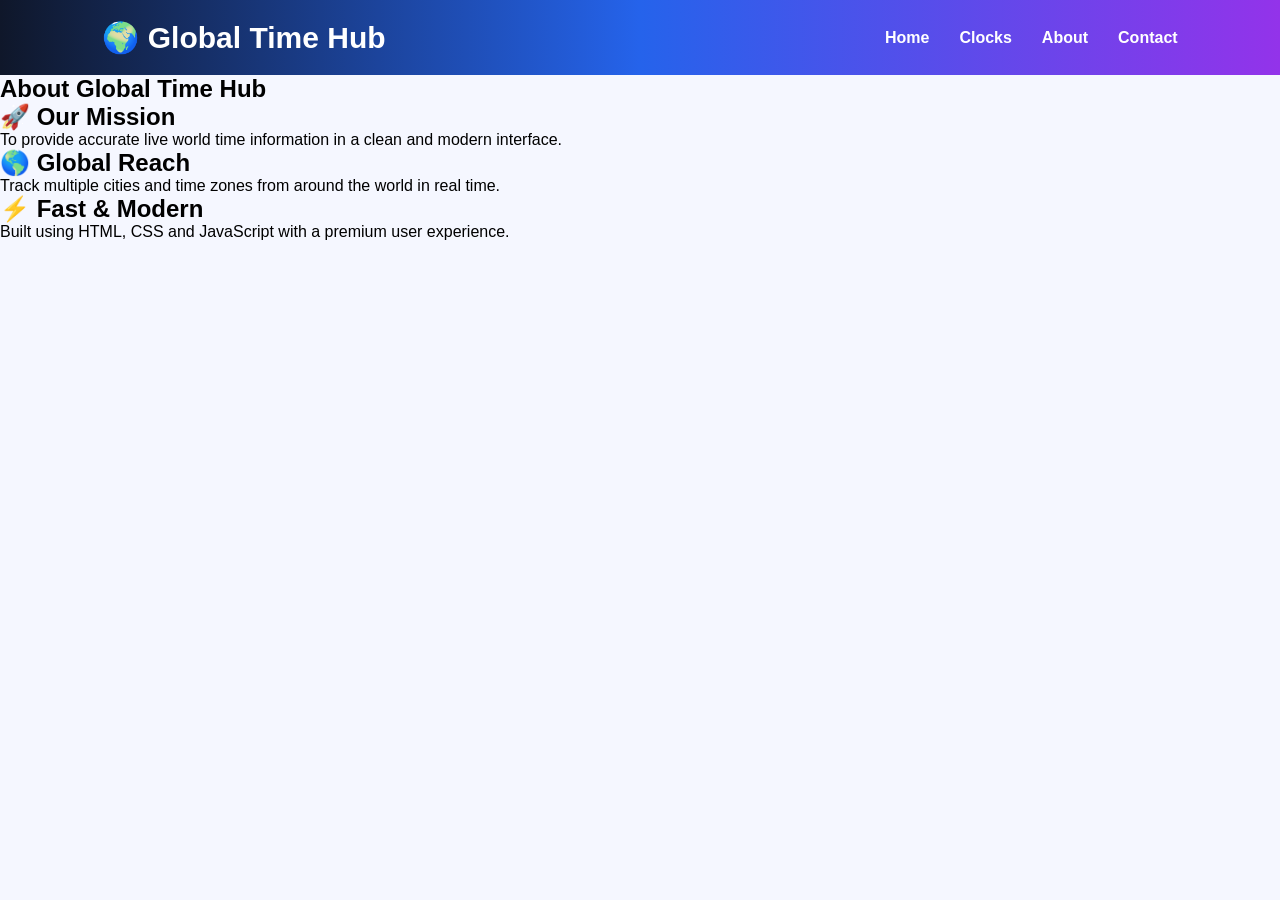
==== about.html @ 51880881 "Add files via upload" ====
<!DOCTYPE html>
<html>
<head>
<title>About - Global Time Hub</title>
<link rel="stylesheet" href="style.css">
</head>
<body>

<nav>
<div class="logo">🌍 Global Time Hub</div>

<ul>
<li><a href="index.html">Home</a></li>
<li><a href="clocks.html">Clocks</a></li>
<li><a href="about.html">About</a></li>
<li><a href="contact.html">Contact</a></li>
</ul>
</nav>

<section class="about">

<h1>About Global Time Hub</h1>

<div class="about-cards">

<div class="about-card">
<h2>🚀 Our Mission</h2>
<p>
To provide accurate live world time information in a clean and modern interface.
</p>
</div>

<div class="about-card">
<h2>🌎 Global Reach</h2>
<p>
Track multiple cities and time zones from around the world in real time.
</p>
</div>

<div class="about-card">
<h2>⚡ Fast & Modern</h2>
<p>
Built using HTML, CSS and JavaScript with a premium user experience.
</p>
</div>

</div>

</section>

</body>
</html>
---- style.css ----
*{
margin:0;
padding:0;
box-sizing:border-box;
font-family:Segoe UI,sans-serif;
}

body{
background:#f5f7ff;
}

nav{
display:flex;
justify-content:space-between;
align-items:center;
padding:20px 8%;
background:linear-gradient(90deg,#0f172a,#2563eb,#9333ea);
}

.logo{
font-size:30px;
font-weight:bold;
color:white;
}

nav ul{
display:flex;
list-style:none;
gap:30px;
}

nav a{
color:white;
text-decoration:none;
font-weight:bold;
}

.hero{
height:90vh;
display:flex;
flex-direction:column;
justify-content:center;
align-items:center;
text-align:center;
color:white;
background:linear-gradient(135deg,#2563eb,#9333ea);
}

.hero h1{
font-size:70px;
margin-bottom:20px;
}

.btn{
background:white;
color:#2563eb;
padding:15px 35px;
border-radius:50px;
text-decoration:none;
font-weight:bold;
}

.clock-container{
display:grid;
grid-template-columns:repeat(auto-fit,minmax(250px,1fr));
gap:25px;
padding:80px;
}

.clock-card{
background:white;
padding:40px;
border-radius:20px;
text-align:center;
box-shadow:0 10px 30px rgba(0,0,0,.1);
}

.clock-card p{
font-size:30px;
font-weight:bold;
color:#2563eb;
margin-top:15px;
}
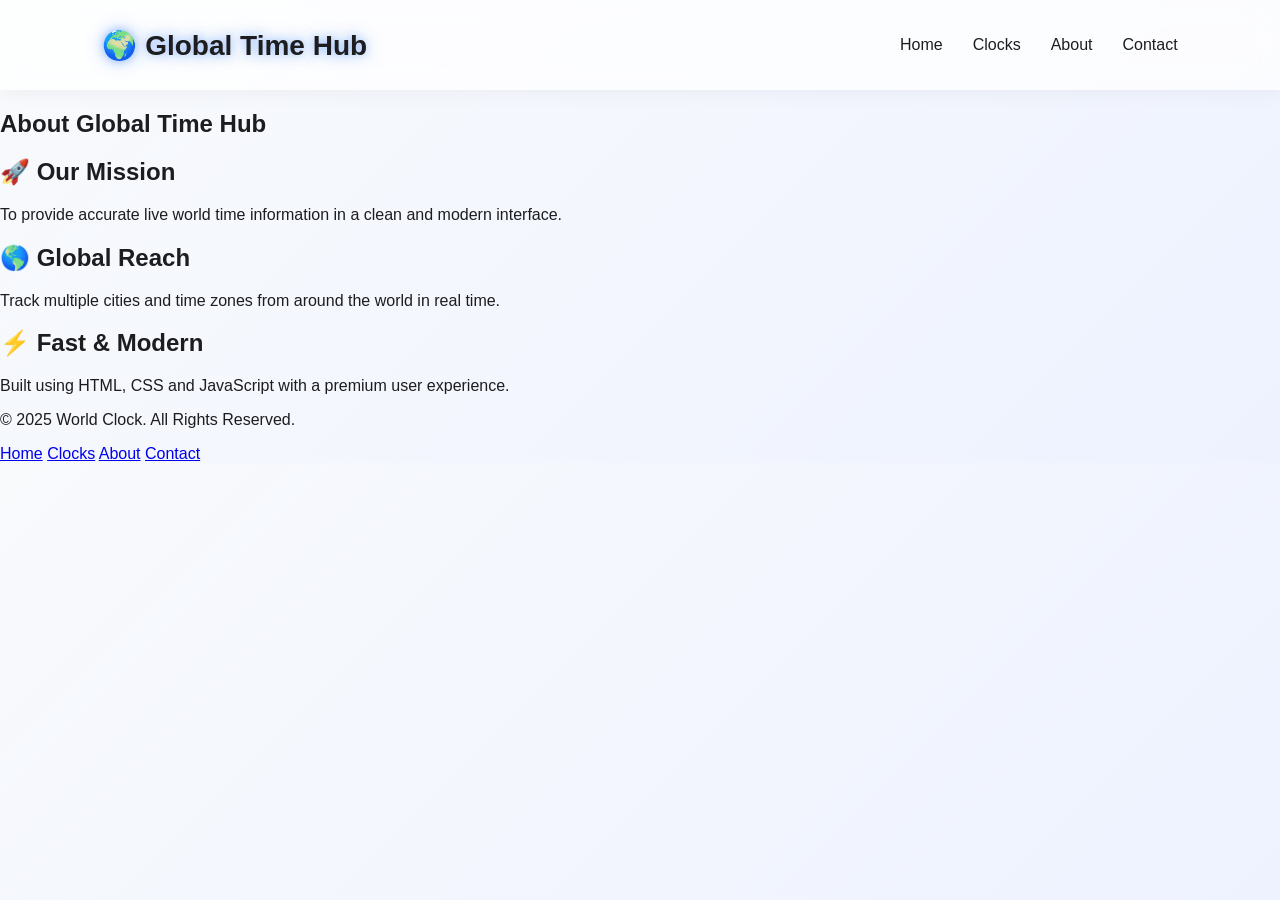
==== commit 60394af4: "Update about.html" ====
--- a/about.html
+++ b/about.html
@@ -47,6 +47,16 @@
 </div>
 
 </section>
+<footer>
+  <p>© 2025 World Clock. All Rights Reserved.</p>
 
+  <div class="footer-links">
+    <a href="index.html">Home</a>
+    <a href="clocks.html">Clocks</a>
+    <a href="about.html">About</a>
+    <a href="contact.html">Contact</a>
+  </div>
+</footer>
+  
 </body>
-</html>+</html>
--- a/style.css
+++ b/style.css
@@ -1,12 +1,8 @@
-*{
+body{
 margin:0;
-padding:0;
-box-sizing:border-box;
-font-family:Segoe UI,sans-serif;
-}
-
-body{
-background:#f5f7ff;
+font-family:'Poppins',sans-serif;
+background:linear-gradient(135deg,#f8fafc,#eef2ff);
+color:#1d1d1f;
 }
 
 nav{
@@ -14,70 +10,194 @@
 justify-content:space-between;
 align-items:center;
 padding:20px 8%;
-background:linear-gradient(90deg,#0f172a,#2563eb,#9333ea);
+background:rgba(255,255,255,.75);
+backdrop-filter:blur(15px);
+box-shadow:
+0 2px 20px rgba(0,0,0,.05);
+
+position:sticky;
+top:0;
+z-index:1000;
 }
 
 .logo{
-font-size:30px;
-font-weight:bold;
-color:white;
-}
-
-nav ul{
-display:flex;
+font-size:28px;
+font-weight:700;
+color:#1d1d1f;
+
+text-shadow:
+0 0 10px rgba(59,130,246,.5),
+0 0 20px rgba(59,130,246,.3);
+}
+
+ul{
+display:flex;
+gap:30px;
 list-style:none;
-gap:30px;
-}
-
-nav a{
-color:white;
+}
+
+ul a{
 text-decoration:none;
-font-weight:bold;
+color:#1d1d1f;
+font-weight:500;
+}
+
+ul a:hover{
+color:#0071e3;
+transition:.3s;
 }
 
 .hero{
-height:90vh;
+padding:80px 20px;
+text-align:center;
+min-height:55vh;
 display:flex;
 flex-direction:column;
 justify-content:center;
 align-items:center;
-text-align:center;
+}
+
+.hero h1{
+font-size:82px;
+font-weight:800;
+margin-bottom:20px;
+letter-spacing:-2px;
+color:#111827;
+}
+
+background:linear-gradient(135deg,#111827,#2563eb);
+-webkit-background-clip:text;
+-webkit-text-fill-color:transparent;
+}
+
+.tagline{
+font-size:28px;
+color:#38bdf8;
+font-weight:600;
+margin-bottom:20px;
+}
+
+.hero-text{
+max-width:700px;
+margin:auto;
+font-size:20px;
+line-height:1.8;
+color:#374151;
+margin-bottom:40px;
+}
+
+.btn{
+display:inline-block;
+
+padding:15px 35px;
+
+background:#0071e3;
+
 color:white;
-background:linear-gradient(135deg,#2563eb,#9333ea);
-}
-
-.hero h1{
-font-size:70px;
-margin-bottom:20px;
-}
-
-.btn{
-background:white;
-color:#2563eb;
-padding:15px 35px;
+
 border-radius:50px;
+
 text-decoration:none;
-font-weight:bold;
-}
-
-.clock-container{
+
+font-weight:600;
+  
+box-shadow:0 10px 30px rgba(0,113,227,.35);
+
+transition:.3s;
+}
+
+.btn:hover{
+transform:scale(1.08);
+box-shadow:0 10px 30px rgba(0,113,227,.4);
+}
+
+.clock-preview{
+padding:80px 8%;
+text-align:center;
+}
+
+.clock-preview h2{
+font-size:48px;
+font-weight:800;
+background:linear-gradient(135deg,#111827,#2563eb);
+-webkit-background-clip:text;
+-webkit-text-fill-color:transparent;
+}
+
+.clock-grid{
 display:grid;
 grid-template-columns:repeat(auto-fit,minmax(250px,1fr));
 gap:25px;
-padding:80px;
 }
 
 .clock-card{
-background:white;
-padding:40px;
+background:rgba(255,255,255,.8);
+backdrop-filter:blur(12px);
+padding:35px;
+min-height:180px;
+display:flex;
+flex-direction:column;
+justify-content:center;
+align-items:center;
+text-align:center;
 border-radius:20px;
-text-align:center;
-box-shadow:0 10px 30px rgba(0,0,0,.1);
+box-shadow:0 10px 30px rgba(0,0,0,.08);
+transition:.3s;
+border:1px solid rgba(255,255,255,.5);
+}
+
+.clock-card:hover{
+transform:translateY(-10px) scale(1.03);
+box-shadow:0 20px 40px rgba(37,99,235,.15);
+}
+
+.clock-card h3{
+margin-bottom:15px;
 }
 
 .clock-card p{
 font-size:30px;
-font-weight:bold;
+font-weight:700;
 color:#2563eb;
-margin-top:15px;
-}+letter-spacing:1px;
+font-family:monospace;
+}
+
+.clock-container{
+padding:80px 8%;
+display:grid;
+grid-template-columns:repeat(auto-fit,minmax(250px,1fr));
+gap:25px;
+}
+
+.time-info{
+display:grid;
+grid-template-columns:repeat(2,1fr);
+gap:25px;
+max-width:900px;
+margin:0 auto 50px;
+}
+
+.time-info .clock-card{
+display:flex;
+flex-direction:column;
+justify-content:center;
+align-items:center;
+text-align:center;
+min-height:220px;
+}
+
+.time-info .clock-card h3,
+.time-info .clock-card p{
+width:100%;
+text-align:center;
+margin:10px 0;
+}
+
+.clock-dashboard h2{
+text-align:center;
+font-size:52px;
+font-weight:800;
+margin-bottom:50px;
+color:#111827;
+}
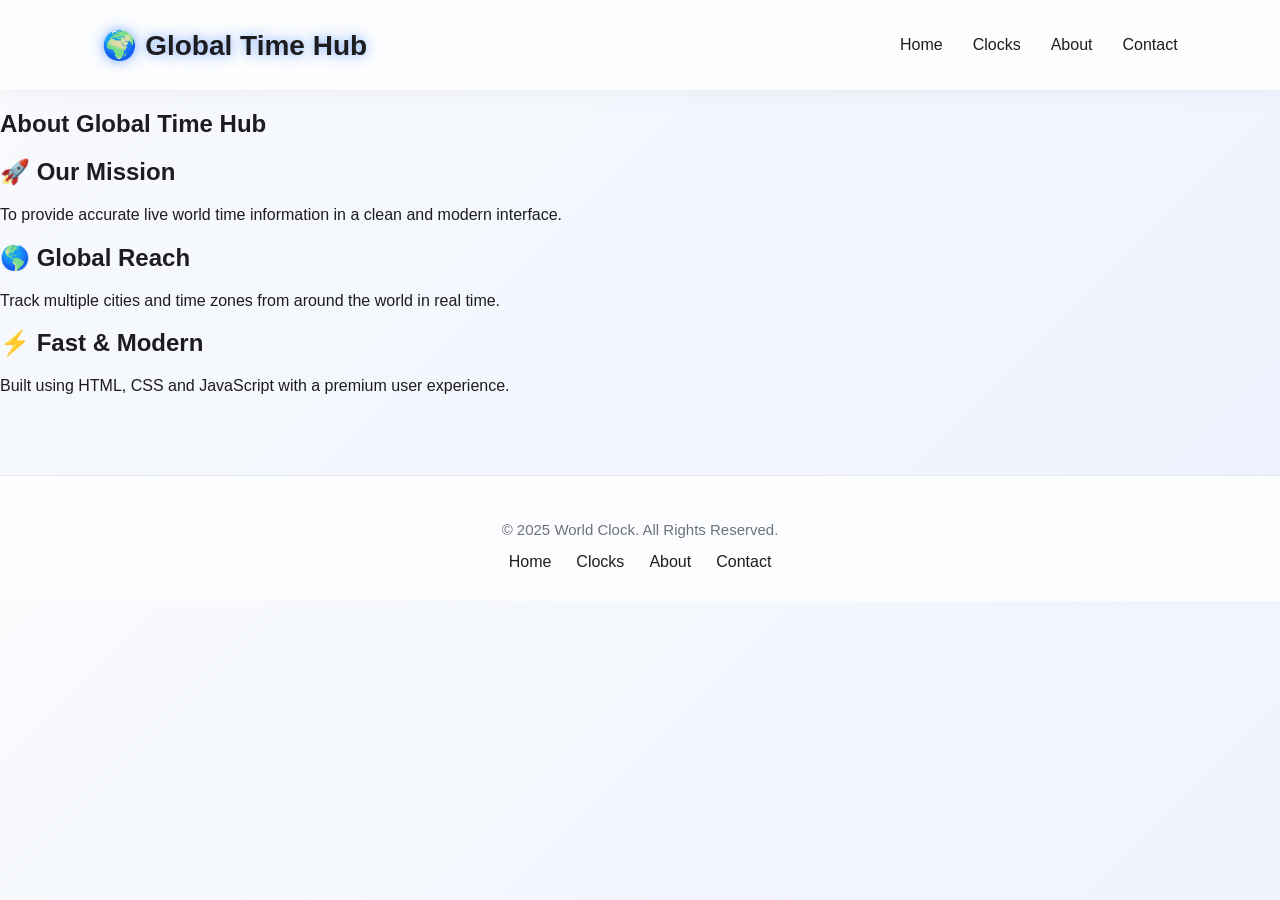
==== commit ff1ed807: "Update about.html" ====
--- a/about.html
+++ b/about.html
@@ -12,7 +12,7 @@
 <ul>
 <li><a href="index.html">Home</a></li>
 <li><a href="clocks.html">Clocks</a></li>
-<li><a href="about.html">About</a></li>
+<li><a href="about.html" class="active">About</a></li>
 <li><a href="contact.html">Contact</a></li>
 </ul>
 </nav>
--- a/style.css
+++ b/style.css
@@ -201,3 +201,36 @@
 margin-bottom:50px;
 color:#111827;
 }
+
+footer{
+background:rgba(255,255,255,.8);
+backdrop-filter:blur(12px);
+padding:30px 20px;
+text-align:center;
+margin-top:80px;
+border-top:1px solid rgba(0,0,0,.08);
+}
+
+footer p{
+margin-bottom:15px;
+font-size:15px;
+color:#6b7280;
+}
+
+.footer-links{
+display:flex;
+justify-content:center;
+gap:25px;
+flex-wrap:wrap;
+}
+
+.footer-links a{
+text-decoration:none;
+color:#1d1d1f;
+font-weight:500;
+transition:.3s;
+}
+
+.footer-links a:hover{
+color:#0071e3;
+}
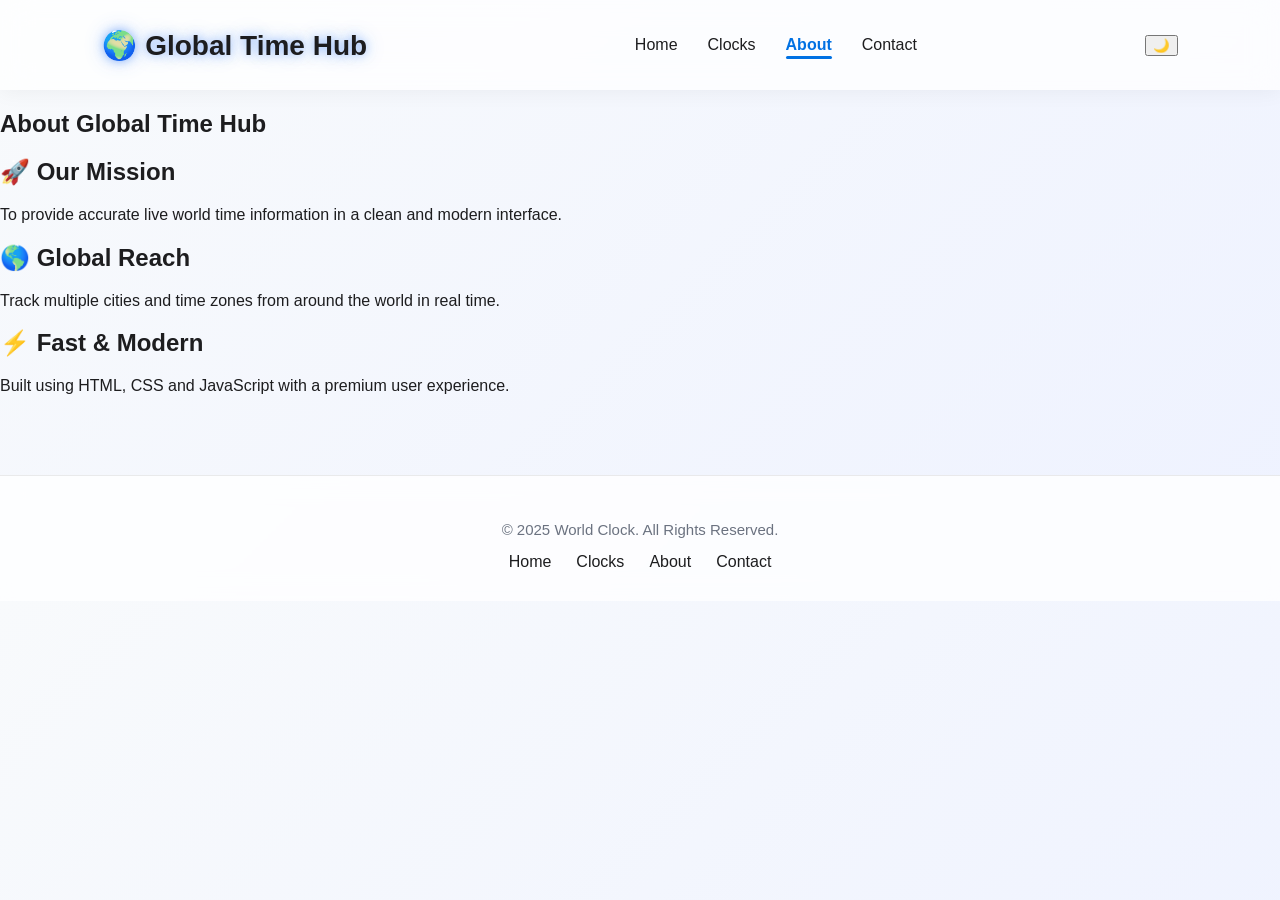
==== commit ff51199e: "Update about.html" ====
--- a/about.html
+++ b/about.html
@@ -15,6 +15,8 @@
 <li><a href="about.html" class="active">About</a></li>
 <li><a href="contact.html">Contact</a></li>
 </ul>
+
+<button id="theme-toggle">🌙</button>
 </nav>
 
 <section class="about">
--- a/style.css
+++ b/style.css
@@ -45,6 +45,23 @@
 ul a:hover{
 color:#0071e3;
 transition:.3s;
+}
+
+.active{
+color:#0071e3 !important;
+font-weight:700;
+position:relative;
+}
+
+.active::after{
+content:"";
+position:absolute;
+left:0;
+bottom:-6px;
+width:100%;
+height:3px;
+background:#0071e3;
+border-radius:10px;
 }
 
 .hero{
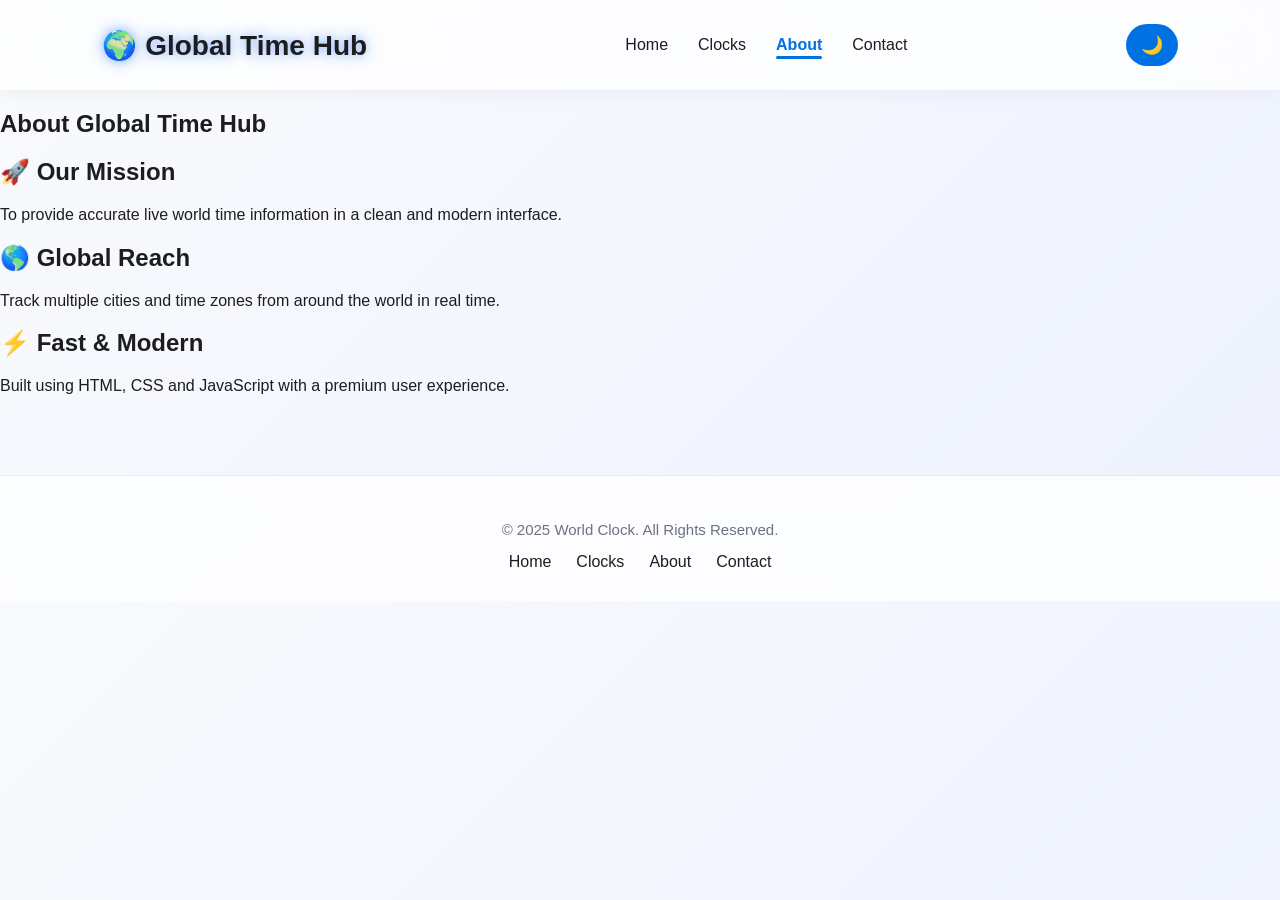
==== commit 51c719ca: "Update about.html" ====
--- a/about.html
+++ b/about.html
@@ -60,5 +60,7 @@
   </div>
 </footer>
   
+<script src="script.js"></script>
+  
 </body>
 </html>
--- a/style.css
+++ b/style.css
@@ -251,3 +251,51 @@
 .footer-links a:hover{
 color:#0071e3;
 }
+
+#theme-toggle{
+padding:10px 15px;
+border:none;
+border-radius:50px;
+cursor:pointer;
+font-size:18px;
+background:#0071e3;
+color:white;
+transition:.3s;
+}
+
+#theme-toggle:hover{
+transform:scale(1.08);
+}
+
+.dark-mode{
+background:#0f172a;
+color:#f8fafc;
+}
+
+.dark-mode nav{
+background:rgba(15,23,42,.9);
+}
+
+.dark-mode .clock-card{
+background:rgba(30,41,59,.8);
+border:1px solid rgba(255,255,255,.1);
+}
+
+.dark-mode .hero-text,
+.dark-mode footer p{
+color:#cbd5e1;
+}
+
+.dark-mode ul a{
+color:#f8fafc;
+}
+
+.dark-mode .hero h1{
+color:white;
+background:none;
+-webkit-text-fill-color:white;
+}
+
+.dark-mode .clock-dashboard h2{
+color:white;
+}
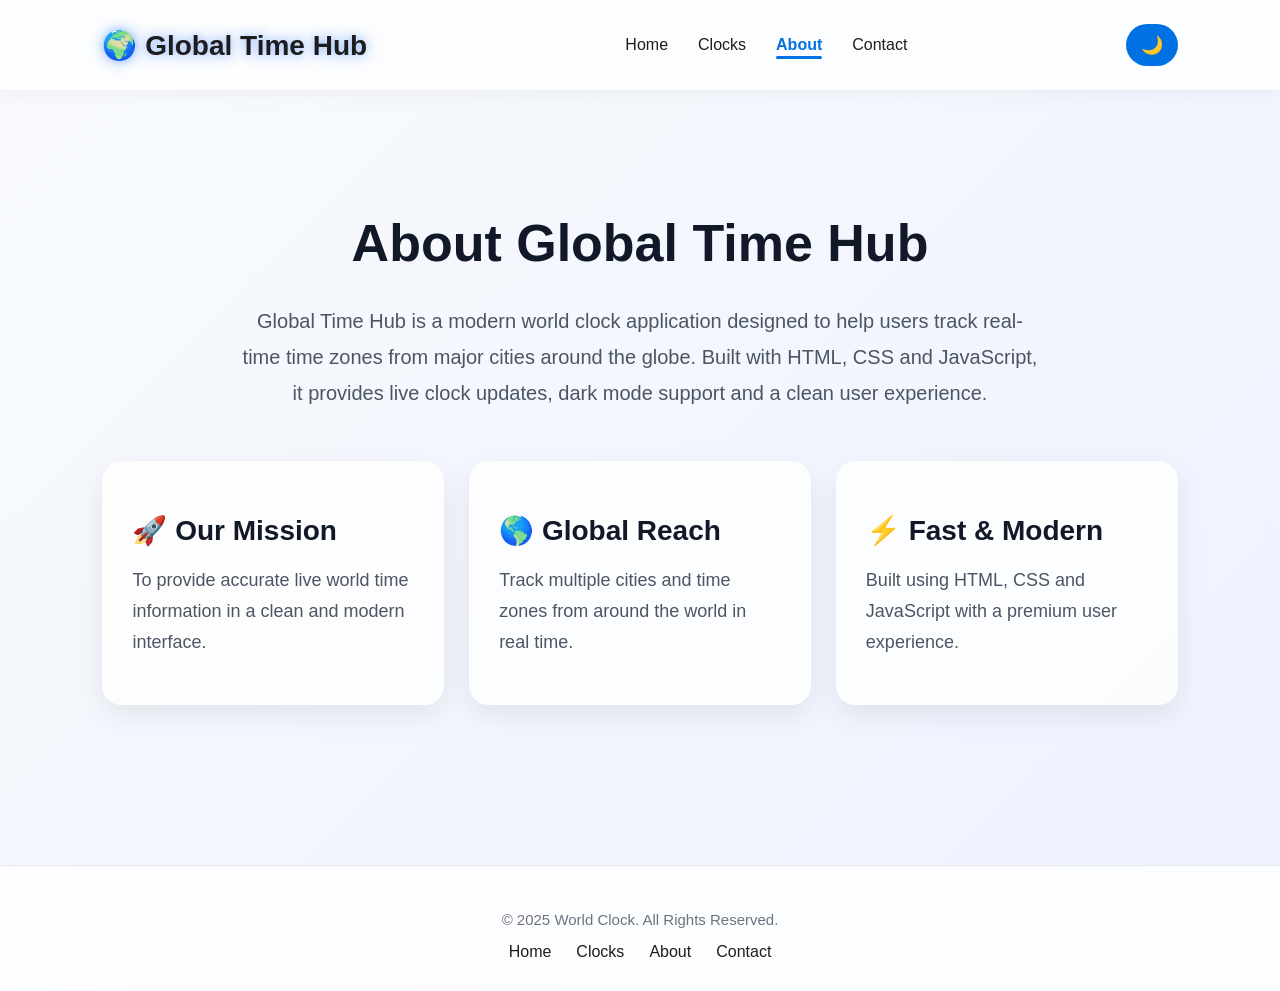
==== commit 8d3225aa: "Update about.html" ====
--- a/about.html
+++ b/about.html
@@ -22,7 +22,11 @@
 <section class="about">
 
 <h1>About Global Time Hub</h1>
-
+  
+<p class="about-text">
+Global Time Hub is a modern world clock application designed to help users track real-time time zones from major cities around the globe. Built with HTML, CSS and JavaScript, it provides live clock updates, dark mode support and a clean user experience.
+</p>
+  
 <div class="about-cards">
 
 <div class="about-card">
--- a/style.css
+++ b/style.css
@@ -1,3 +1,7 @@
+html{
+    scroll-behavior:smooth;
+}
+
 body{
 margin:0;
 font-family:'Poppins',sans-serif;
@@ -159,13 +163,13 @@
 text-align:center;
 border-radius:20px;
 box-shadow:0 10px 30px rgba(0,0,0,.08);
-transition:.3s;
+transition:all .3s ease;
 border:1px solid rgba(255,255,255,.5);
 }
 
 .clock-card:hover{
 transform:translateY(-10px) scale(1.03);
-box-shadow:0 20px 40px rgba(37,99,235,.15);
+box-shadow:0 20px 40px rgba(37,99,235,.25);
 }
 
 .clock-card h3{
@@ -299,3 +303,112 @@
 .dark-mode .clock-dashboard h2{
 color:white;
 }
+
+.dark-mode .logo{
+color:#ffffff !important;
+text-shadow:
+0 0 10px rgba(96,165,250,.8),
+0 0 20px rgba(96,165,250,.5);
+}
+
+.dark-mode footer{
+background:rgba(15,23,42,.9);
+border-top:1px solid rgba(255,255,255,.1);
+}
+
+.dark-mode footer p{
+color:#f8fafc !important;
+}
+
+.dark-mode .footer-links a{
+color:#f8fafc !important;
+}
+
+.dark-mode .footer-links a:hover{
+color:#60a5fa !important;
+}
+
+.date{
+font-size:16px;
+font-weight:500;
+opacity:.85;
+margin-top:10px;
+}
+
+.dark-mode .date{
+color:#cbd5e1;
+}
+
+.about{
+padding:80px 8%;
+}
+
+.about h1{
+text-align:center;
+font-size:52px;
+font-weight:800;
+margin-bottom:30px;
+color:#111827;
+}
+
+.about-text{
+text-align:center;
+max-width:800px;
+margin:0 auto 50px;
+font-size:20px;
+line-height:1.8;
+color:#4b5563;
+}
+
+.about-cards{
+display:grid;
+grid-template-columns:repeat(auto-fit,minmax(300px,1fr));
+gap:25px;
+margin-top:40px;
+}
+
+.about-card{
+background:rgba(255,255,255,.8);
+padding:30px;
+border-radius:20px;
+box-shadow:0 10px 30px rgba(0,0,0,.08);
+transition:.3s;
+}
+
+.about-card:hover{
+transform:translateY(-8px);
+box-shadow:0 15px 40px rgba(0,0,0,.12);
+}
+
+.about-card h2{
+margin-bottom:15px;
+font-size:28px;
+color:#111827;
+}
+
+.about-card p{
+font-size:18px;
+line-height:1.7;
+color:#4b5563;
+}
+
+.dark-mode .about h1{
+color:white;
+}
+
+.dark-mode .about-text{
+color:#cbd5e1;
+}
+
+.dark-mode .about-card{
+background:rgba(30,41,59,.8);
+border:1px solid rgba(255,255,255,.1);
+}
+
+.dark-mode .about-card h2{
+color:white;
+}
+
+.dark-mode .about-card p{
+color:#cbd5e1;
+}
